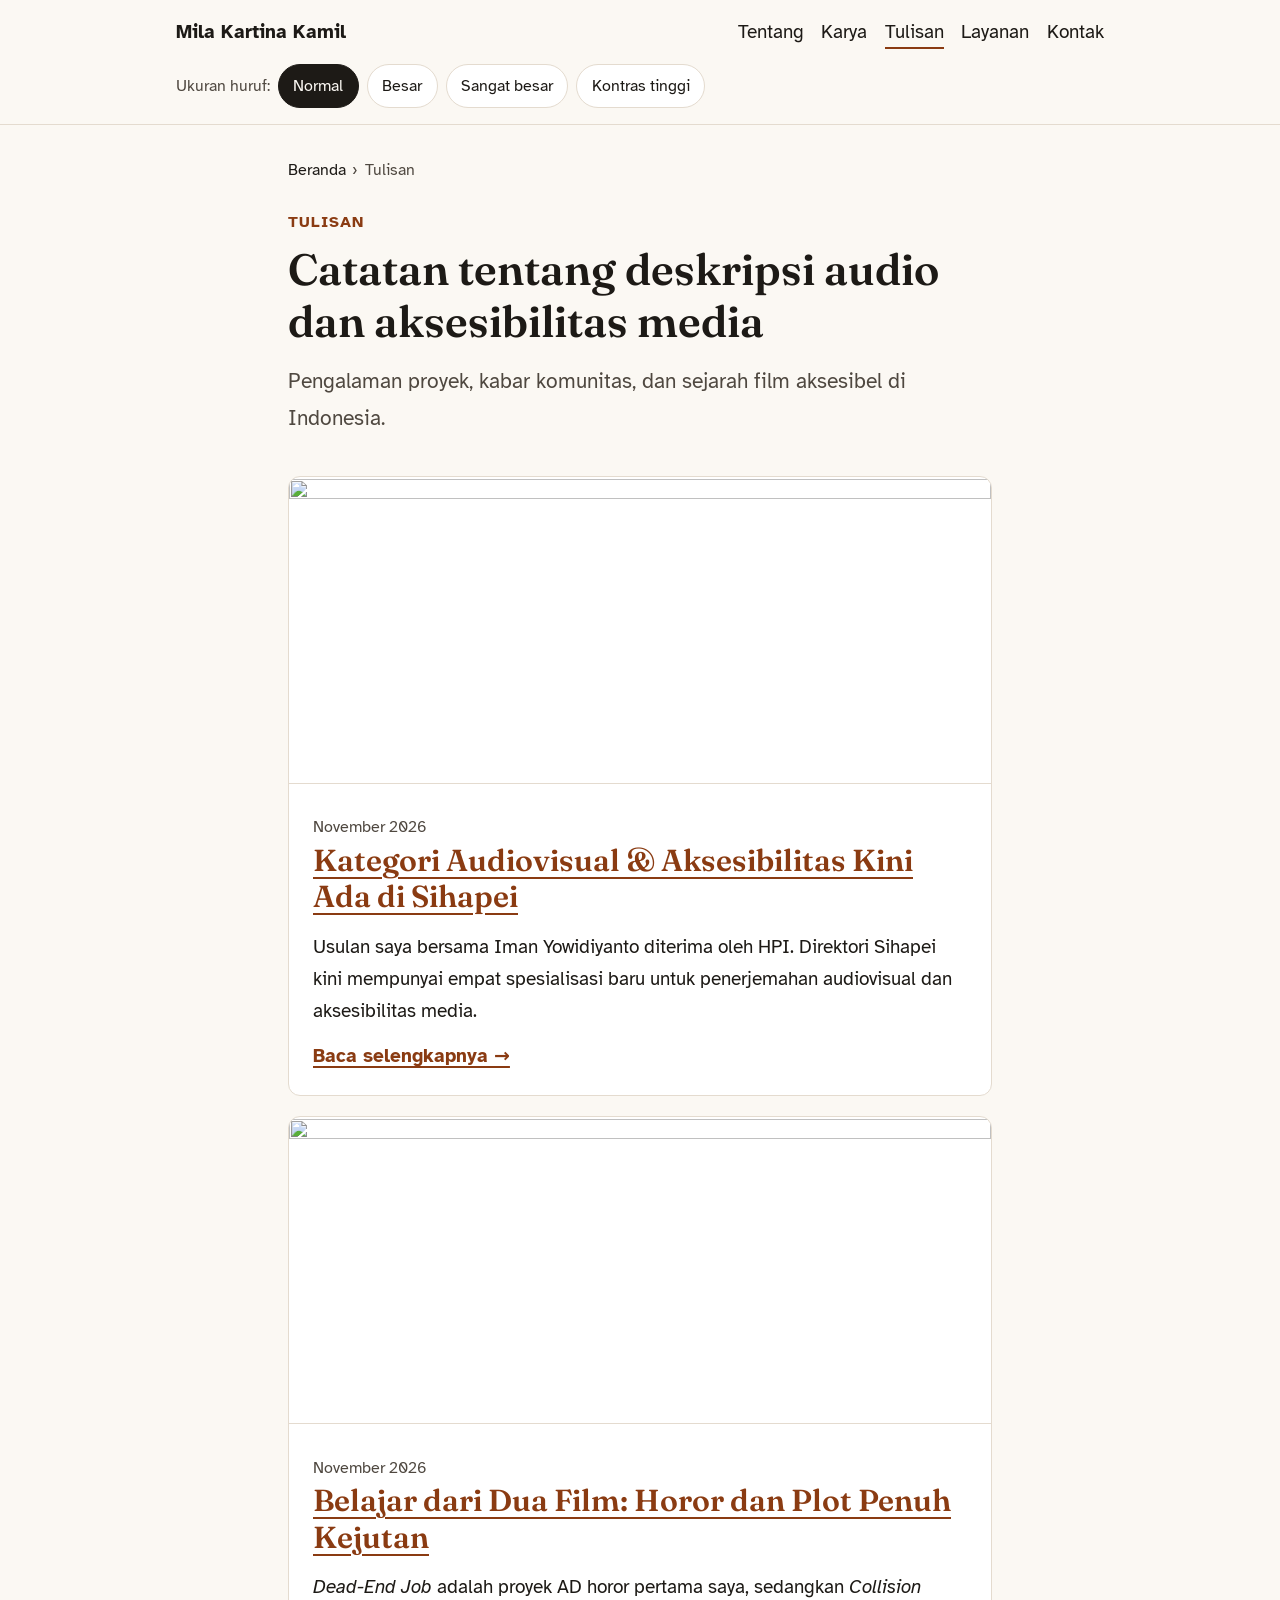
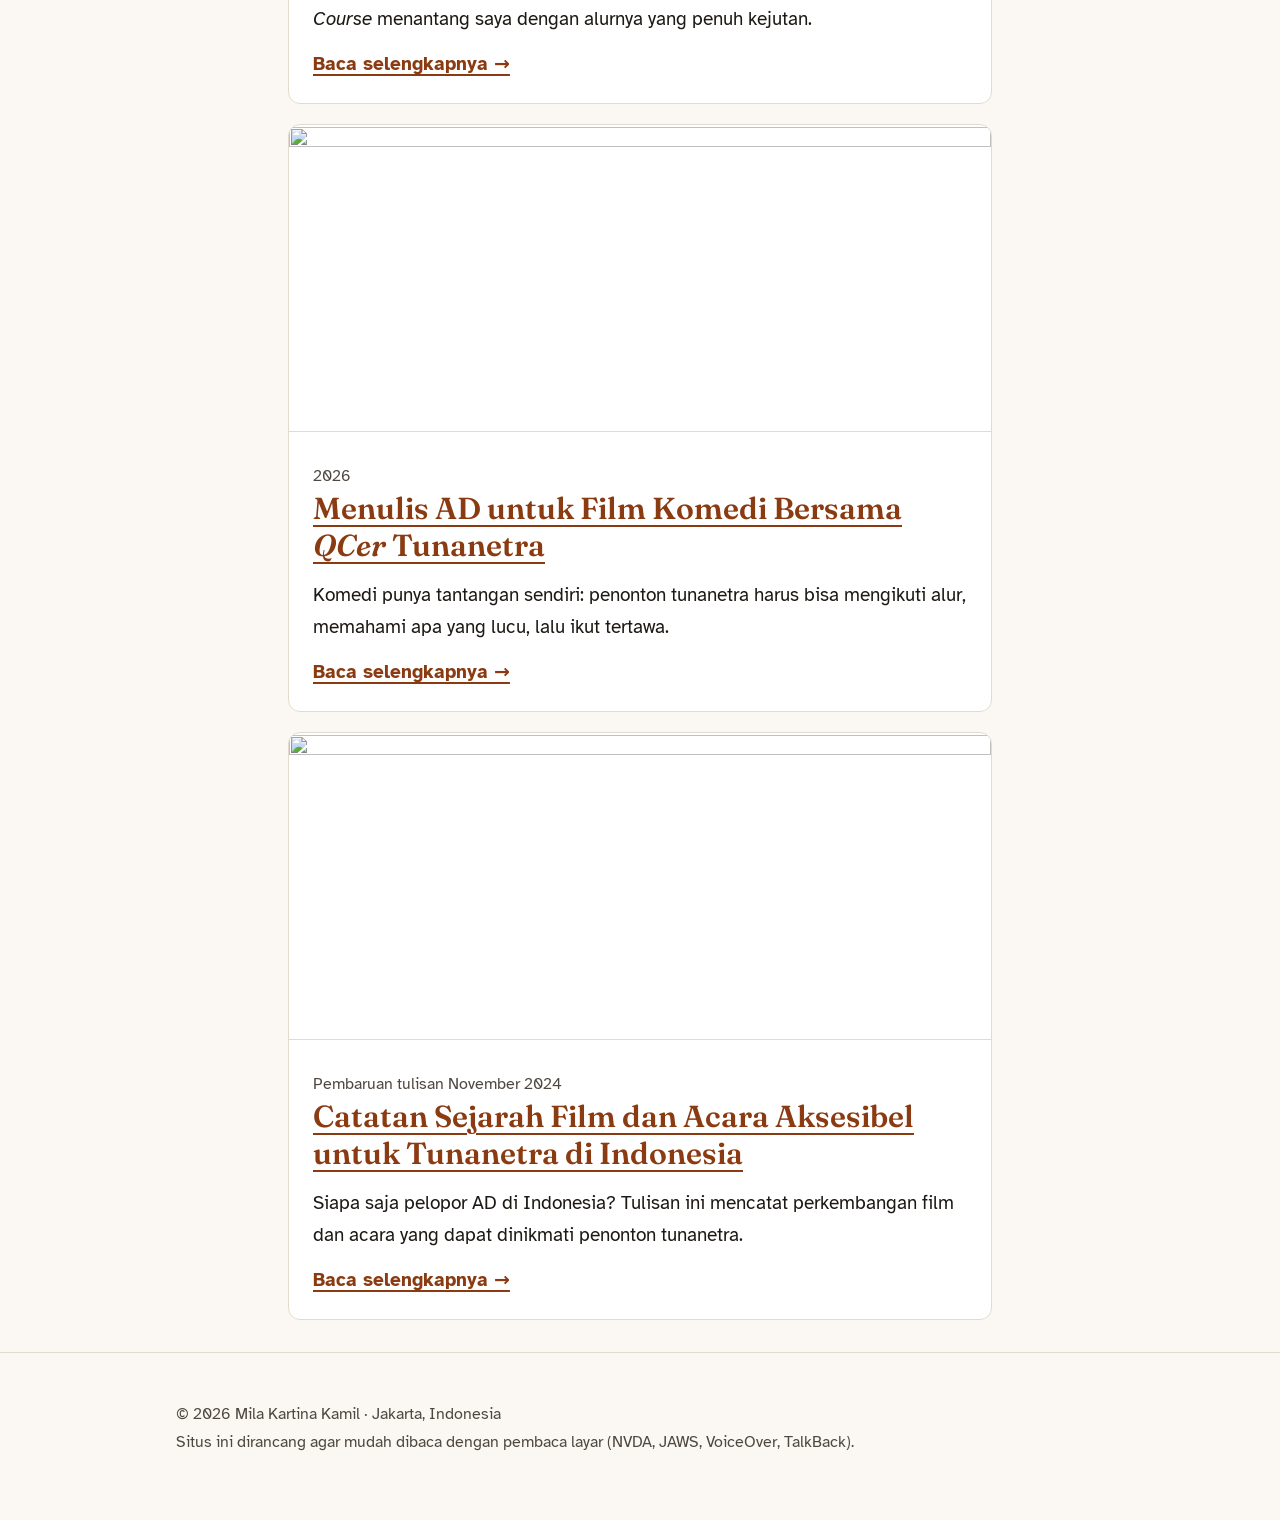
==== tulisan/index.html @ b51a1021 "Add files via upload" ====
<!doctype html>
<html lang="id">
<head>
<meta charset="utf-8">
<meta name="viewport" content="width=device-width, initial-scale=1">
<meta name="robots" content="noindex, nofollow">
<title>Tulisan – Mila Kartina Kamil</title>
<meta name="description" content="Semua tulisan Mila Kartina Kamil tentang deskripsi audio.">
<link rel="preconnect" href="https://fonts.googleapis.com">
<link rel="preconnect" href="https://fonts.gstatic.com" crossorigin>
<link href="https://fonts.googleapis.com/css2?family=Atkinson+Hyperlegible:ital,wght@0,400;0,700;1,400&family=Fraunces:opsz,wght@9..144,600&display=swap" rel="stylesheet">
<link rel="stylesheet" href="../style.css">
</head>
<body>
<a class="skip" href="#isi">Langsung ke isi utama</a>

<header class="site">
  <div class="wrap wide">
    <div class="topbar">
      <a class="brand" href="../index.html">Mila Kartina Kamil</a>
      <nav aria-label="Menu utama">
        <ul><li><a href="../index.html#tentang">Tentang</a></li><li><a href="../index.html#karya">Karya</a></li><li><a href="../tulisan/index.html" aria-current="page">Tulisan</a></li><li><a href="../index.html#layanan">Layanan</a></li><li><a href="../index.html#kontak">Kontak</a></li></ul>
      </nav>
    </div>
    <div class="tools" role="group" aria-label="Pengaturan tampilan">
      <span id="label-ukuran">Ukuran huruf:</span>
      <button type="button" data-size="0" aria-pressed="true" aria-describedby="label-ukuran">Normal</button>
      <button type="button" data-size="1" aria-pressed="false" aria-describedby="label-ukuran">Besar</button>
      <button type="button" data-size="2" aria-pressed="false" aria-describedby="label-ukuran">Sangat besar</button>
      <button type="button" id="kontras" aria-pressed="false">Kontras tinggi</button>
    </div>
  </div>
</header>

<main id="isi" tabindex="-1">
  <div class="wrap">
    <nav class="crumbs" aria-label="Lokasi Anda">
      <ol><li><a href="../index.html">Beranda</a></li><li aria-current="page">Tulisan</li></ol>
    </nav>
    <div class="hero" style="padding-top:1.5rem">
      <p class="eyebrow">Tulisan</p>
      <h1>Catatan tentang deskripsi audio dan aksesibilitas media</h1>
      <p class="lead">Pengalaman proyek, kabar komunitas, dan sejarah film aksesibel di Indonesia.</p>
    </div>
      <article class="post" aria-labelledby="t-kategori-avt-sihapei">
        <img class="thumb" src="../img/sihapei.svg" alt="" width="1200" height="675">
        <div class="body">
          <p class="meta">November 2026</p>
          <h2 id="t-kategori-avt-sihapei"><a href="kategori-avt-sihapei.html">Kategori Audiovisual &amp; Aksesibilitas Kini Ada di Sihapei</a></h2>
          <p>Usulan saya bersama Iman Yowidiyanto diterima oleh HPI. Direktori Sihapei kini mempunyai empat spesialisasi baru untuk penerjemahan audiovisual dan aksesibilitas media.</p>
          <a class="more" href="kategori-avt-sihapei.html">Baca selengkapnya<span class="sr-only">: Kategori Audiovisual & Aksesibilitas Kini Ada di Sihapei</span> →</a>
        </div>
      </article>
      <article class="post" aria-labelledby="t-ad-horor-dan-plot-kejutan">
        <img class="thumb" src="../img/horor.svg" alt="" width="1200" height="675">
        <div class="body">
          <p class="meta">November 2026</p>
          <h2 id="t-ad-horor-dan-plot-kejutan"><a href="ad-horor-dan-plot-kejutan.html">Belajar dari Dua Film: Horor dan Plot Penuh Kejutan</a></h2>
          <p><i>Dead-End Job</i> adalah proyek AD horor pertama saya, sedangkan <i>Collision Course</i> menantang saya dengan alurnya yang penuh kejutan.</p>
          <a class="more" href="ad-horor-dan-plot-kejutan.html">Baca selengkapnya<span class="sr-only">: Belajar dari Dua Film: Horor dan Plot Penuh Kejutan</span> →</a>
        </div>
      </article>
      <article class="post" aria-labelledby="t-ad-komedi-wild-sing">
        <img class="thumb" src="../img/komedi.svg" alt="" width="1200" height="675">
        <div class="body">
          <p class="meta">2026</p>
          <h2 id="t-ad-komedi-wild-sing"><a href="ad-komedi-wild-sing.html">Menulis AD untuk Film Komedi Bersama <i>QCer</i> Tunanetra</a></h2>
          <p>Komedi punya tantangan sendiri: penonton tunanetra harus bisa mengikuti alur, memahami apa yang lucu, lalu ikut tertawa.</p>
          <a class="more" href="ad-komedi-wild-sing.html">Baca selengkapnya<span class="sr-only">: Menulis AD untuk Film Komedi Bersama QCer Tunanetra</span> →</a>
        </div>
      </article>
      <article class="post" aria-labelledby="t-sejarah-film-aksesibel">
        <img class="thumb" src="../img/sejarah.svg" alt="" width="1200" height="675">
        <div class="body">
          <p class="meta">Pembaruan tulisan November 2024</p>
          <h2 id="t-sejarah-film-aksesibel"><a href="sejarah-film-aksesibel.html">Catatan Sejarah Film dan Acara Aksesibel untuk Tunanetra di Indonesia</a></h2>
          <p>Siapa saja pelopor AD di Indonesia? Tulisan ini mencatat perkembangan film dan acara yang dapat dinikmati penonton tunanetra.</p>
          <a class="more" href="sejarah-film-aksesibel.html">Baca selengkapnya<span class="sr-only">: Catatan Sejarah Film dan Acara Aksesibel untuk Tunanetra di Indonesia</span> →</a>
        </div>
      </article>
  </div>
</main>

<footer>
  <div class="wrap wide">
    <p>© 2026 Mila Kartina Kamil · Jakarta, Indonesia<br>
    Situs ini dirancang agar mudah dibaca dengan pembaca layar (NVDA, JAWS, VoiceOver, TalkBack).</p>
  </div>
</footer>
<script src="../script.js"></script>
</body>
</html>
---- style.css ----
:root {
  --bg: #fbf8f3;
  --surface: #ffffff;
  --text: #1d1a16;
  --muted: #4f4840;
  --accent: #8a3b12;
  --accent-soft: #f3e4d7;
  --line: #e4dbcf;
  --focus: #0b57d0;
  --base: 1.1875rem;
}
@media (prefers-color-scheme: dark) {
  :root:not([data-theme="light"]) {
    --bg: #16130f; --surface: #1f1b16; --text: #f3ede4; --muted: #c9bfb2;
    --accent: #f0a874; --accent-soft: #3a2a1e; --line: #3a332b; --focus: #8ab4ff;
  }
}
:root[data-theme="dark"] {
  --bg: #16130f; --surface: #1f1b16; --text: #f3ede4; --muted: #c9bfb2;
  --accent: #f0a874; --accent-soft: #3a2a1e; --line: #3a332b; --focus: #8ab4ff;
}
:root[data-contrast="high"] {
  --bg: #000; --surface: #000; --text: #fff; --muted: #fff;
  --accent: #ffd23f; --accent-soft: #000; --line: #fff; --focus: #ffd23f;
}
:root[data-size="1"] { --base: 1.375rem; }
:root[data-size="2"] { --base: 1.625rem; }

* { box-sizing: border-box; }
html { font-size: 100%; }
body {
  margin: 0;
  background: var(--bg);
  color: var(--text);
  font-family: "Atkinson Hyperlegible", system-ui, sans-serif;
  font-size: var(--base);
  line-height: 1.7;
}
img { max-width: 100%; height: auto; display: block; }
a { color: var(--accent); text-underline-offset: 0.2em; text-decoration-thickness: 0.08em; }
a:hover { text-decoration-thickness: 0.15em; }
:focus-visible { outline: 3px solid var(--focus); outline-offset: 3px; border-radius: 4px; }
@media (prefers-reduced-motion: no-preference) { html { scroll-behavior: smooth; } }

.skip {
  position: absolute; left: 1rem; top: -4rem; z-index: 10;
  background: var(--text); color: var(--bg); padding: 0.6rem 1rem; border-radius: 6px;
}
.skip:focus { top: 1rem; }

.wrap { max-width: 46rem; margin: 0 auto; padding: 0 16px; }
.wrap.wide { max-width: 60rem; }

header.site { border-bottom: 1px solid var(--line); }
.topbar {
  display: flex; flex-wrap: wrap; gap: 0.75rem 1.5rem;
  align-items: center; justify-content: space-between; padding: 1rem 0;
}
.brand { font-weight: 700; text-decoration: none; color: var(--text); }
nav ul { list-style: none; display: flex; flex-wrap: wrap; gap: 0.25rem 1.1rem; margin: 0; padding: 0; }
nav a { color: var(--text); text-decoration: none; padding: 0.2rem 0; border-bottom: 2px solid transparent; }
nav a:hover, nav a[aria-current="page"] { border-bottom-color: var(--accent); }

.tools {
  display: flex; flex-wrap: wrap; gap: 0.5rem; align-items: center;
  padding: 0 0 1rem; font-size: 0.85em; color: var(--muted);
}
.tools button {
  font: inherit; font-size: 1em; color: var(--text); background: var(--surface);
  border: 1.5px solid var(--line); border-radius: 999px; padding: 0.3rem 0.9rem;
  cursor: pointer; min-height: 44px;
}
.tools button[aria-pressed="true"] { background: var(--text); color: var(--bg); border-color: var(--text); }

.hero { padding: 3.5rem 0 2.5rem; }
.eyebrow { color: var(--accent); font-weight: 700; font-size: 0.85em; letter-spacing: 0.06em; text-transform: uppercase; margin: 0; }
h1, h2, h3 { font-family: "Fraunces", Georgia, serif; font-weight: 600; line-height: 1.2; }
h1 { font-size: 2.3em; margin: 0.4rem 0 1rem; }
h2 { font-size: 1.6em; margin: 0 0 1rem; }
h3 { font-size: 1.2em; margin: 0 0 0.4rem; }
.lead { font-size: 1.12em; color: var(--muted); margin: 0; }

section { padding: 2.5rem 0; border-top: 1px solid var(--line); }
.section-head { display: flex; flex-wrap: wrap; justify-content: space-between; align-items: baseline; gap: 0.5rem 1rem; margin-bottom: 1rem; }
.section-head h2 { margin: 0; }

.roles { list-style: none; padding: 0; margin: 1.5rem 0 0; display: flex; flex-wrap: wrap; gap: 0.5rem; }
.roles li { background: var(--accent-soft); border: 1px solid var(--line); border-radius: 999px; padding: 0.2rem 0.85rem; font-size: 0.85em; }

/* Kartu tulisan */
.post { background: var(--surface); border: 1px solid var(--line); border-radius: 12px; margin: 0 0 1.25rem; overflow: hidden; }
.post .thumb { aspect-ratio: 16 / 7; object-fit: cover; width: 100%; border-bottom: 1px solid var(--line); }
.post .body { padding: 1.3rem 1.5rem 1.4rem; }
.post h3 a { color: var(--text); text-decoration: none; }
.post h3 a:hover { text-decoration: underline; }
.post p { margin: 0.6rem 0 0; }
.meta, time { color: var(--muted); font-size: 0.85em; }
.more { display: inline-block; margin-top: 0.8rem; font-weight: 700; }
.all-link { font-weight: 700; white-space: nowrap; }

/* Karya */
.works { list-style: none; padding: 0; margin: 0; display: grid; gap: 1.25rem; grid-template-columns: repeat(auto-fill, minmax(15rem, 1fr)); }
.work { background: var(--surface); border: 1px solid var(--line); border-radius: 12px; overflow: hidden; display: flex; flex-direction: column; }
.work img { aspect-ratio: 3 / 2; object-fit: cover; width: 100%; border-bottom: 1px solid var(--line); }
.work .body { padding: 1rem 1.2rem 1.2rem; }
.work h3 { font-size: 1.1em; }
.work p { margin: 0.4rem 0 0; font-size: 0.92em; }
.tag { display: inline-block; font-size: 0.75em; font-weight: 700; letter-spacing: 0.05em; text-transform: uppercase; color: var(--accent); }
.filters { display: flex; flex-wrap: wrap; gap: 0.5rem; margin: 0 0 1.25rem; }
.filters button {
  font: inherit; font-size: 0.85em; color: var(--text); background: var(--surface);
  border: 1.5px solid var(--line); border-radius: 999px; padding: 0.3rem 0.9rem; cursor: pointer; min-height: 44px;
}
.filters button[aria-pressed="true"] { background: var(--accent); color: var(--bg); border-color: var(--accent); }

ul.list { padding-left: 1.2rem; }
ul.list li { margin: 0.35rem 0; }

/* Halaman artikel */
.crumbs { font-size: 0.85em; color: var(--muted); padding-top: 2rem; }
.crumbs ol { list-style: none; display: flex; flex-wrap: wrap; gap: 0.4rem; padding: 0; margin: 0; }
.crumbs li + li::before { content: "›"; margin-right: 0.4rem; }
article.full header { padding: 1rem 0 1.5rem; }
article.full h1 { font-size: 2em; }
article.full .content p { margin: 0 0 1.1rem; }
article.full .content h2 { font-size: 1.35em; margin: 2rem 0 0.8rem; }
figure { margin: 2rem 0; }
figure img { border-radius: 10px; border: 1px solid var(--line); width: 100%; }
figcaption { font-size: 0.85em; color: var(--muted); margin-top: 0.5rem; }
.desc {
  border-left: 4px solid var(--accent); background: var(--accent-soft);
  padding: 0.8rem 1rem; margin: 0.8rem 0 0; border-radius: 0 8px 8px 0; font-size: 0.92em;
}
.desc b { display: block; font-size: 0.8em; letter-spacing: 0.06em; text-transform: uppercase; color: var(--accent); }
blockquote { margin: 1.5rem 0; padding: 0.2rem 0 0.2rem 1.2rem; border-left: 3px solid var(--line); font-style: italic; color: var(--muted); }
.tags { list-style: none; padding: 0; margin: 2rem 0 0; display: flex; flex-wrap: wrap; gap: 0.5rem; }
.tags li { font-size: 0.8em; background: var(--accent-soft); border: 1px solid var(--line); border-radius: 999px; padding: 0.1rem 0.75rem; }
.postnav { display: grid; gap: 1rem; grid-template-columns: 1fr 1fr; margin: 2.5rem 0 0; padding-top: 1.5rem; border-top: 1px solid var(--line); }
.postnav a { text-decoration: none; display: block; }
.postnav span { display: block; font-size: 0.8em; color: var(--muted); }
.postnav .next { text-align: right; grid-column: 2; }
@media (max-width: 34rem) { .postnav { grid-template-columns: 1fr; } .postnav .next { grid-column: 1; text-align: left; } }

footer { border-top: 1px solid var(--line); padding: 2rem 0 3rem; margin-top: 2rem; color: var(--muted); font-size: 0.85em; }
.sr-only { position: absolute; width: 1px; height: 1px; padding: 0; margin: -1px; overflow: hidden; clip: rect(0 0 0 0); white-space: nowrap; border: 0; }
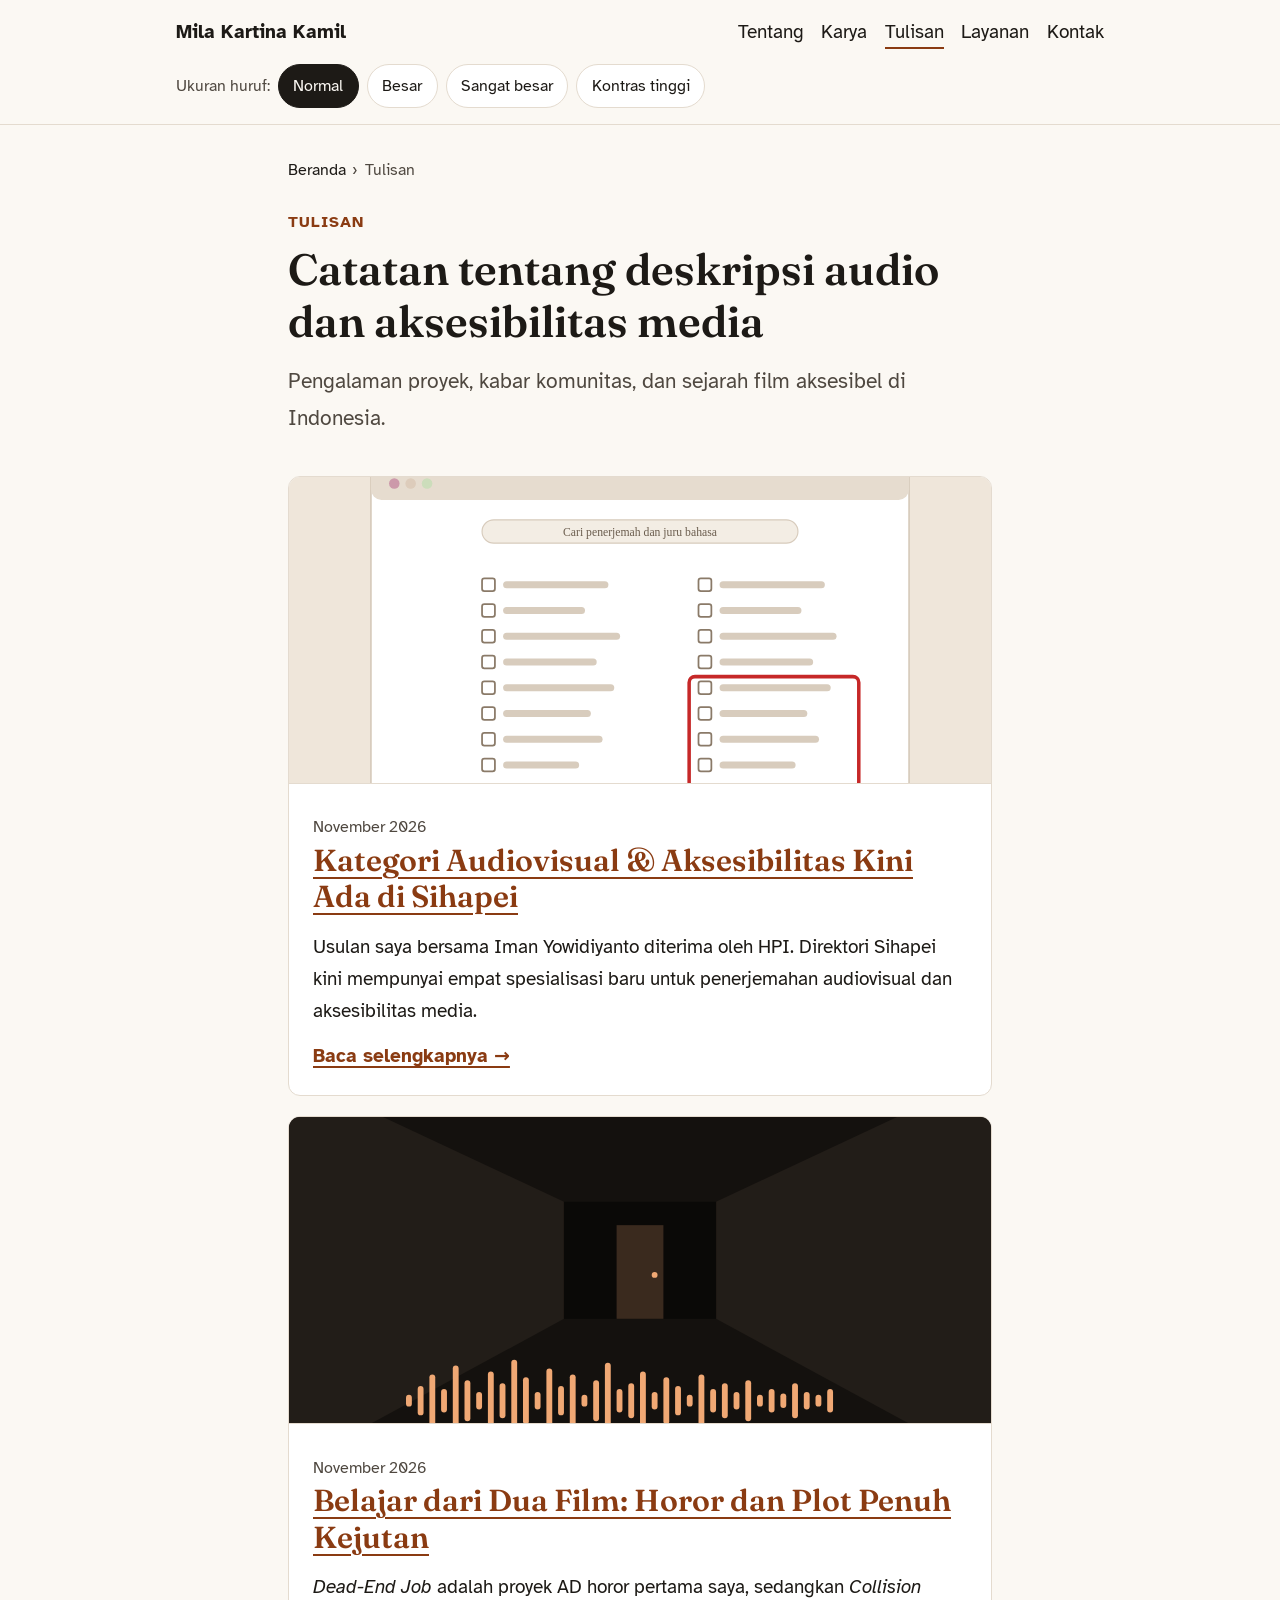
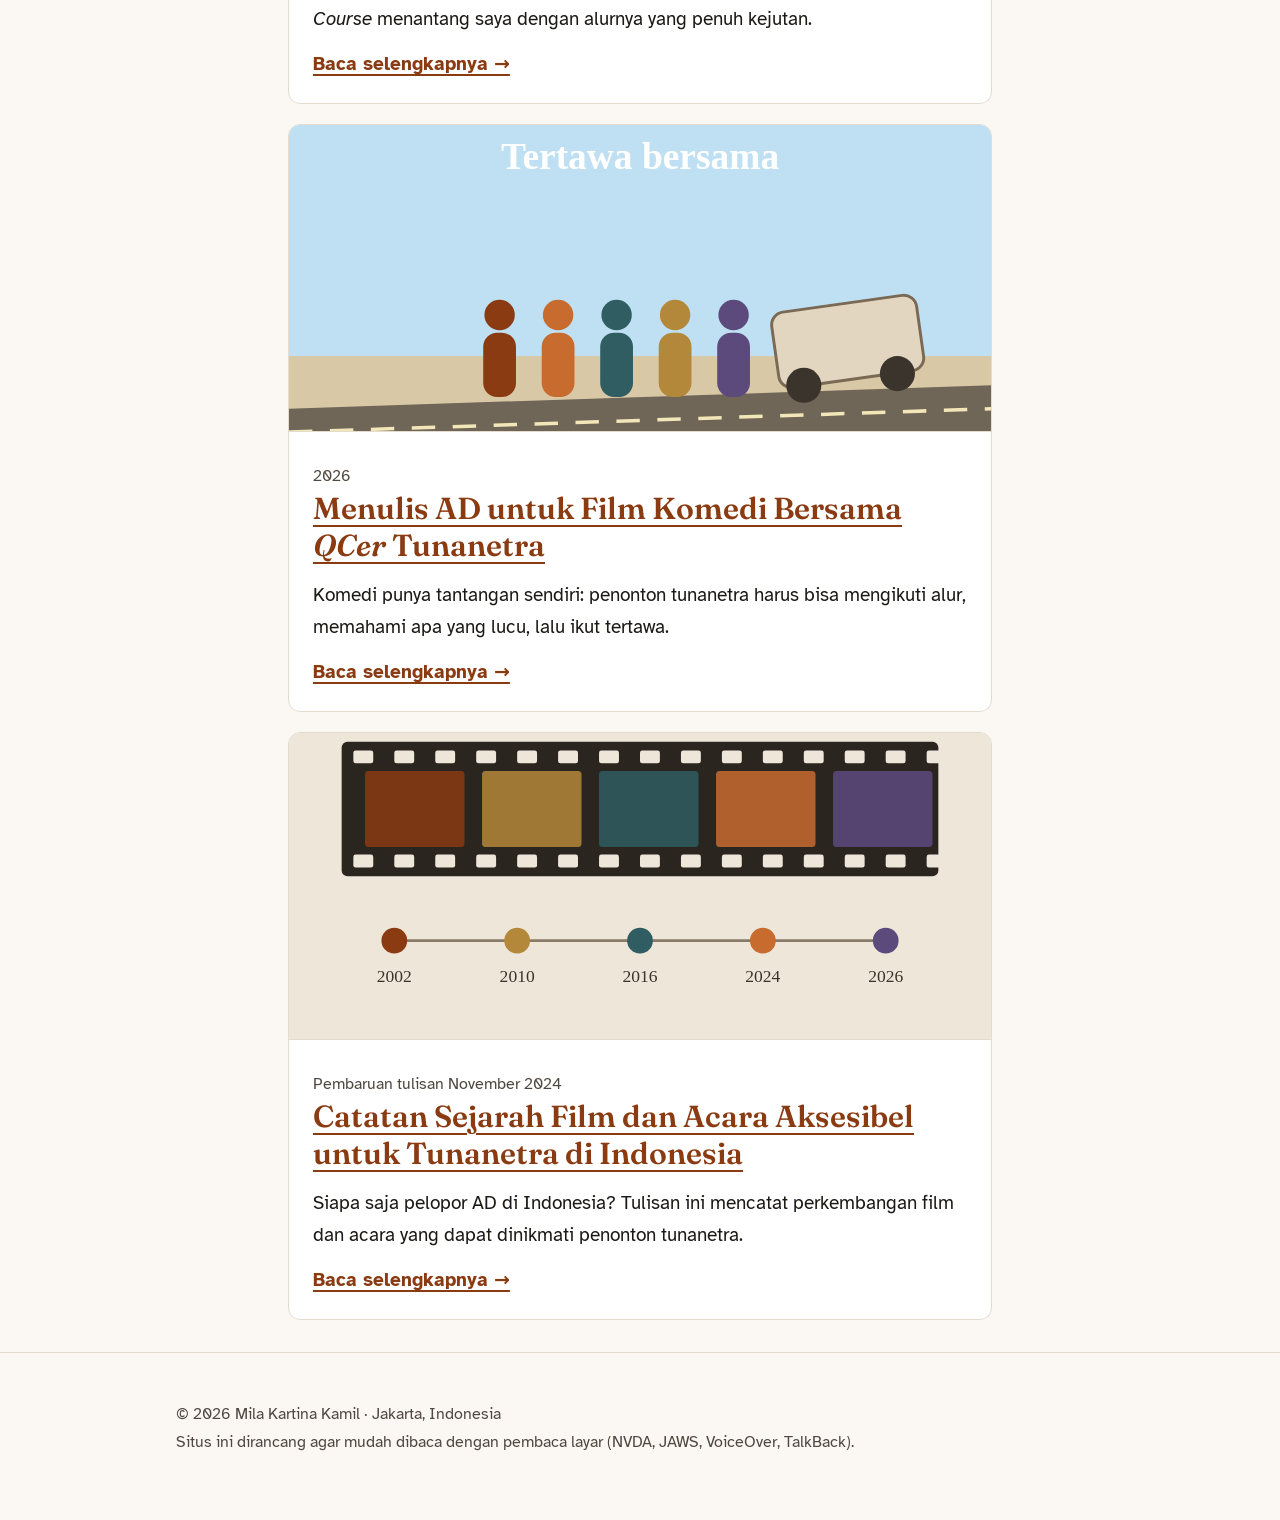
==== commit 567e2595: "Menu links point to homepage sections" ====
--- a/tulisan/index.html
+++ b/tulisan/index.html
@@ -17,9 +17,9 @@
 <header class="site">
   <div class="wrap wide">
     <div class="topbar">
-      <a class="brand" href="../index.html">Mila Kartina Kamil</a>
+      <a class="brand" href="../">Mila Kartina Kamil</a>
       <nav aria-label="Menu utama">
-        <ul><li><a href="../index.html#tentang">Tentang</a></li><li><a href="../index.html#karya">Karya</a></li><li><a href="../tulisan/index.html" aria-current="page">Tulisan</a></li><li><a href="../index.html#layanan">Layanan</a></li><li><a href="../index.html#kontak">Kontak</a></li></ul>
+        <ul><li><a href="../#tentang">Tentang</a></li><li><a href="../#karya">Karya</a></li><li><a href="../#tulisan" aria-current="page">Tulisan</a></li><li><a href="../#layanan">Layanan</a></li><li><a href="../#kontak">Kontak</a></li></ul>
       </nav>
     </div>
     <div class="tools" role="group" aria-label="Pengaturan tampilan">
--- a/style.css
+++ b/style.css
@@ -40,7 +40,6 @@
 a { color: var(--accent); text-underline-offset: 0.2em; text-decoration-thickness: 0.08em; }
 a:hover { text-decoration-thickness: 0.15em; }
 :focus-visible { outline: 3px solid var(--focus); outline-offset: 3px; border-radius: 4px; }
-@media (prefers-reduced-motion: no-preference) { html { scroll-behavior: smooth; } }
 
 .skip {
   position: absolute; left: 1rem; top: -4rem; z-index: 10;
@@ -143,3 +142,5 @@
 
 footer { border-top: 1px solid var(--line); padding: 2rem 0 3rem; margin-top: 2rem; color: var(--muted); font-size: 0.85em; }
 .sr-only { position: absolute; width: 1px; height: 1px; padding: 0; margin: -1px; overflow: hidden; clip: rect(0 0 0 0); white-space: nowrap; border: 0; }
+/* "hidden" harus menang atas display:flex pada kartu karya */
+[hidden] { display: none !important; }
